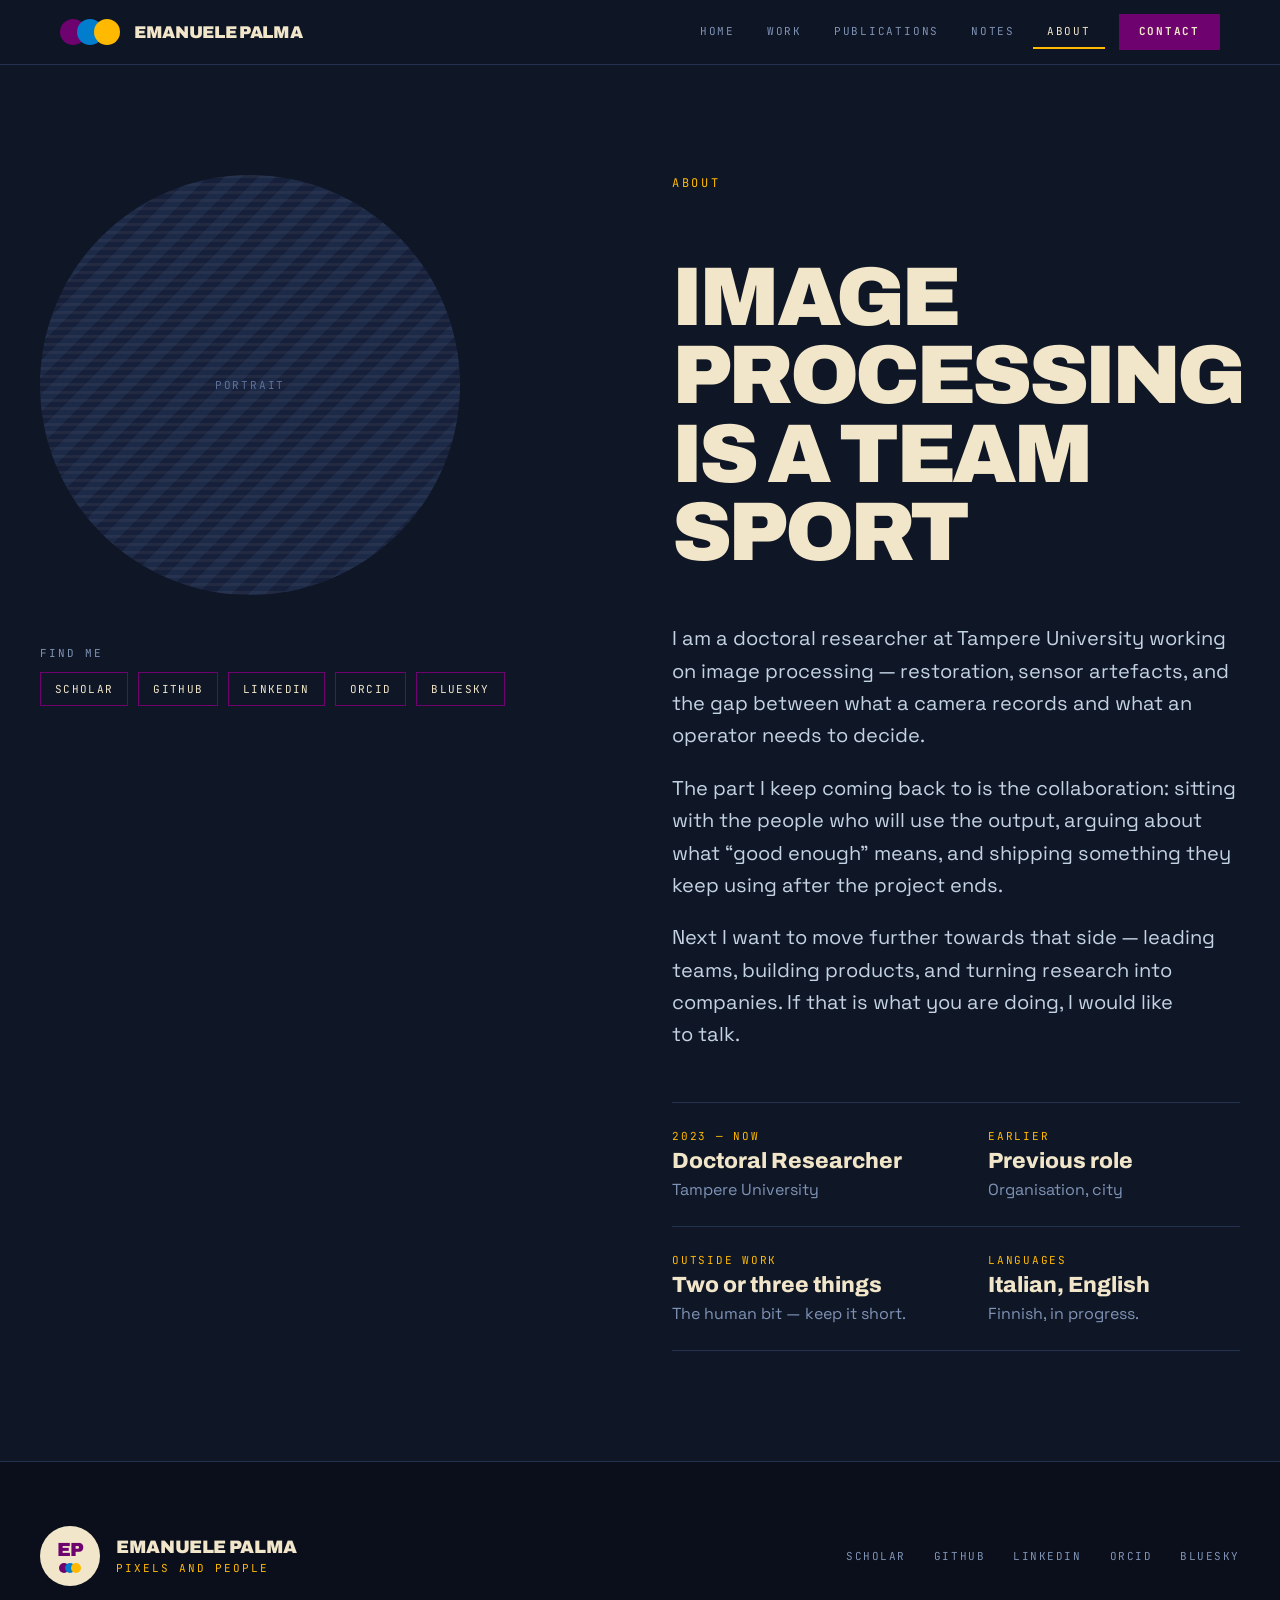
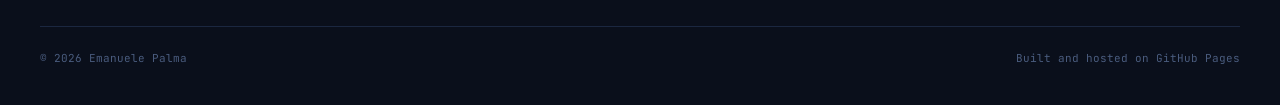
==== about.html @ 56bf16e0 "New website August 2026" ====
<!DOCTYPE html>
<html lang="en">
<head>
<meta charset="utf-8">
<meta name="viewport" content="width=device-width, initial-scale=1">
<title>About — Emanuele Palma</title>
<meta name="description" content="Emanuele Palma — Doctoral Researcher in image processing at Tampere University. Pixels and People.">
<link rel="icon" href="assets/favicon.svg" type="image/svg+xml">
<link rel="preconnect" href="https://fonts.googleapis.com">
<link rel="preconnect" href="https://fonts.gstatic.com" crossorigin>
<link href="https://fonts.googleapis.com/css2?family=Archivo:wght@400;600;800;900&family=Space+Grotesk:wght@400;500;700&family=JetBrains+Mono:wght@400;700&display=swap" rel="stylesheet">
<link rel="stylesheet" href="css/style.css">
</head>
<body>

<header class="site-header">
  <div class="site-header__inner">
    <a class="brand" href="index.html">
      <span class="mark" aria-hidden="true"><i class="mark__dot mark__dot--plum"></i><i class="mark__dot mark__dot--azure"></i><i class="mark__dot mark__dot--amber"></i></span>
      <span class="brand__name">Emanuele Palma</span>
    </a>
    <nav class="nav">
      <a href="index.html">Home</a>
      <a href="work.html">Work</a>
      <a href="publications.html">Publications</a>
      <a href="notes.html">Notes</a>
      <a href="about.html" class="is-active" aria-current="page">About</a>
      <a class="nav__cta" href="contact.html">Contact</a>
    </nav>
  </div>
</header>

<main>
  <section class="sec sec--night">
    <div class="wrap split split--start">
      <div class="stack">
        <div class="portrait"><span class="scanlines" aria-hidden="true"></span><span class="ph-label">Portrait</span></div>
        <div>
          <p class="label">Find me</p>
          <p class="chips"><a href="#">Scholar</a><a href="#">GitHub</a><a href="#">LinkedIn</a><a href="#">ORCID</a><a href="#">Bluesky</a></p>
        </div>
      </div>
      <div class="stack">
        <p class="eyebrow eyebrow--amber">About</p>
        <h1 class="h1 h1--sub">Image processing is a team sport</h1>
        <div class="prose">
          <p>I am a doctoral researcher at Tampere University working on image processing — restoration, sensor artefacts, and the gap between what a camera records and what an operator needs to decide.</p>
          <p>The part I keep coming back to is the collaboration: sitting with the people who will use the output, arguing about what &ldquo;good enough&rdquo; means, and shipping something they keep using after the project ends.</p>
          <p>Next I want to move further towards that side — leading teams, building products, and turning research into companies. If that is what you are doing, I would like to talk.</p>
        </div>
        <div class="facts">
          <div class="fact"><p class="eyebrow eyebrow--amber">2023 — now</p><p class="fact__title">Doctoral Researcher</p><p class="fact__sub">Tampere University</p></div>
          <div class="fact"><p class="eyebrow eyebrow--amber">Earlier</p><p class="fact__title">Previous role</p><p class="fact__sub">Organisation, city</p></div>
          <div class="fact"><p class="eyebrow eyebrow--amber">Outside work</p><p class="fact__title">Two or three things</p><p class="fact__sub">The human bit — keep it short.</p></div>
          <div class="fact"><p class="eyebrow eyebrow--amber">Languages</p><p class="fact__title">Italian, English</p><p class="fact__sub">Finnish, in progress.</p></div>
        </div>
      </div>
    </div>
  </section>

</main>

<footer class="footer">
  <div class="wrap footer__inner">
    <div class="footer__top">
      <div class="brand brand--footer">
        <span class="avatar" aria-hidden="true">
          <span class="avatar__ep">EP</span>
          <span class="mark mark--xs"><i class="mark__dot mark__dot--plum"></i><i class="mark__dot mark__dot--azure"></i><i class="mark__dot mark__dot--amber"></i></span>
        </span>
        <span>
          <span class="brand__name brand__name--lg">Emanuele Palma</span>
          <span class="brand__tag">Pixels and People</span>
        </span>
      </div>
      <nav class="footer__links">
        <a href="#">Scholar</a><a href="#">GitHub</a><a href="#">LinkedIn</a><a href="#">ORCID</a><a href="#">Bluesky</a>
      </nav>
    </div>
    <div class="footer__bottom">
      <span>&copy; 2026 Emanuele Palma</span>
      <span>Built and hosted on GitHub Pages</span>
    </div>
  </div>
</footer>

<script src="js/site.js" defer></script>
</body>
</html>
---- css/style.css ----
/* ==========================================================================
   Emanuele Palma — Pixels and People
   Palette: Cyan Circuit.  Everything themeable lives in :root.
   ========================================================================== */

:root {
  /* Colour */
  --plum:    #6E026F;
  --azure:   #007DCC;
  --amber:   #FFB900;
  --cream:   #F1E6C9;
  --mint:    #ABDADC;
  --night:   #0F1626;
  --night-2: #16203A;
  --night-3: #0A0F1B;
  --line:    #243252;
  --line-2:  #1B2740;
  --paper:   #FFFDF3;
  --paper-line: #DED2B3;
  --text-muted:  #A6B8D3;
  --text-dim:    #7F93B5;
  --text-faint:  #55688C;
  --ink:         #0F1626;
  --ink-muted:   #4F5560;
  --ink-faint:   #9A8B64;

  /* Type — swap these three lines to re-skin the whole site.
     Alternatives (remember to update the <link> in each page's <head>):
       Poster:       'Anton'   / 'Work Sans'       / 'IBM Plex Mono'
       Contemporary: 'Bricolage Grotesque' / 'Instrument Sans' / 'DM Mono'
       Geometric:    'Syne'    / 'Manrope'         / 'Space Mono'          */
  --display: 'Archivo', sans-serif;
  --body:    'Space Grotesk', sans-serif;
  --mono:    'JetBrains Mono', monospace;

  /* Rhythm */
  --wrap:    1240px;
  --gutter:  clamp(20px, 5vw, 40px);
  --sec-y:   110px;
}

/* --------------------------------------------------------------- reset -- */
*, *::before, *::after { box-sizing: border-box; }
body {
  margin: 0;
  background: var(--night);
  color: var(--cream);
  font-family: var(--body);
  -webkit-font-smoothing: antialiased;
  overflow-x: hidden;
}
img, video { max-width: 100%; display: block; }
a { color: var(--amber); text-decoration: none; }
a:hover { color: var(--azure); }
h1, h2, h3, p { margin: 0; }
button, input, textarea { font: inherit; }

/* ---------------------------------------------------------- primitives -- */
.wrap { max-width: var(--wrap); margin: 0 auto; }
.sec { padding: var(--sec-y) var(--gutter); position: relative; overflow: hidden; }
.sec--tight  { padding-top: 40px; padding-bottom: 90px; }
.sec--night  { background: var(--night); }
.sec--plum   { background: var(--plum); }
.sec--azure  { background: var(--azure); }
.sec--cream  { background: var(--cream); }
.sec--paper  { background: var(--paper); padding-top: 70px; padding-bottom: 100px; }
.pagehead    { padding-top: 96px; padding-bottom: 80px; }

.stack { display: flex; flex-direction: column; gap: clamp(28px, 4vw, 56px); }
.split {
  display: grid;
  grid-template-columns: repeat(auto-fit, minmax(min(100%, 320px), 1fr));
  gap: clamp(36px, 5vw, 80px);
  align-items: start;
}
.split--center { align-items: center; }
.split--start  { align-items: start; }

.eyebrow {
  font-family: var(--mono);
  font-size: 12px;
  letter-spacing: 0.22em;
  text-transform: uppercase;
  margin-bottom: 16px;
}
.eyebrow--amber { color: var(--amber); }
.eyebrow--azure { color: var(--azure); }
.eyebrow--cream { color: var(--cream); }

.h1 {
  font-family: var(--display);
  font-weight: 900;
  font-size: clamp(46px, 8vw, 104px);
  line-height: 0.92;
  letter-spacing: -0.045em;
  text-transform: uppercase;
  max-width: 1000px;
  text-wrap: balance;
}
.h1--sub  { font-size: clamp(37px, 6.5vw, 84px); line-height: 0.94; max-width: 900px; }
.h1--dark { color: var(--ink); }
.h2 {
  font-family: var(--display);
  font-weight: 900;
  font-size: clamp(25px, 4.3vw, 56px);
  line-height: 1;
  letter-spacing: -0.04em;
  text-transform: uppercase;
}
.h2--dark { color: var(--ink); }
.h3 {
  font-family: var(--display);
  font-weight: 900;
  font-size: clamp(22px, 3.4vw, 44px);
  line-height: 1.02;
  letter-spacing: -0.03em;
  text-transform: uppercase;
}
.lede { font-size: 24px; line-height: 1.5; color: #D6E2EF; max-width: 720px; text-wrap: pretty; }
.lede--dark  { font-size: 21px; color: var(--ink-muted); max-width: 640px; }
.lede--cream { font-size: 21px; color: var(--cream); max-width: 560px; }
.body { font-size: 19px; line-height: 1.55; color: var(--text-muted); max-width: 620px; text-wrap: pretty; }
.label { font-family: var(--mono); font-size: 11px; letter-spacing: 0.18em; text-transform: uppercase; color: var(--text-dim); margin-bottom: 12px; }
.label--amber { color: var(--amber); margin-bottom: 0; }
.note  { font-family: var(--mono); font-size: 11px; color: var(--text-faint); }

.btn-row { display: flex; flex-wrap: wrap; gap: 14px; }
.btn {
  font-family: var(--mono);
  font-size: 12px;
  letter-spacing: 0.16em;
  text-transform: uppercase;
  font-weight: 700;
  padding: 18px 30px;
  border: 2px solid transparent;
  cursor: pointer;
  transition: background 160ms ease, color 160ms ease, border-color 160ms ease;
}
.btn--solid { background: var(--cream); color: var(--ink); }
.btn--solid:hover { background: var(--amber); color: var(--ink); }
.btn--ghost { background: var(--night); border-color: var(--night); color: var(--cream); }
.btn--ghost:hover { background: var(--azure); border-color: var(--azure); color: var(--cream); }
.btn--amber { background: var(--amber); color: var(--ink); }
.btn--amber:hover { background: var(--cream); }

.link-u {
  font-family: var(--mono); font-size: 12px; letter-spacing: 0.16em;
  text-transform: uppercase; font-weight: 700;
  color: var(--plum); border-bottom: 2px solid var(--plum); padding-bottom: 4px;
}
.link-u:hover { color: var(--azure); border-bottom-color: var(--azure); }

.linkbar { display: flex; flex-wrap: wrap; gap: 28px; margin-top: 28px; }
.linkbar a { font-family: var(--mono); font-size: 12px; letter-spacing: 0.14em; text-transform: uppercase; border-bottom: 1px solid currentColor; padding-bottom: 3px; }

.tags { display: flex; flex-wrap: wrap; gap: 10px; }
.tag {
  font-family: var(--mono); font-size: 10px; letter-spacing: 0.16em; text-transform: uppercase;
  padding: 6px 12px; border: 1px solid var(--plum); color: var(--cream);
}
.tag--amber { background: var(--amber); color: var(--ink); border-color: var(--amber); }
.tag--azure { background: var(--mint); color: var(--ink); border-color: var(--mint); }
.tag--azure-solid { background: var(--azure); color: var(--cream); border-color: var(--azure); }
.tag--plum-solid  { background: var(--plum);  color: var(--cream); }

.chips { display: flex; flex-wrap: wrap; gap: 10px; }
.chips a {
  font-family: var(--mono); font-size: 11px; letter-spacing: 0.12em; text-transform: uppercase;
  border: 1px solid var(--plum); color: var(--cream); padding: 9px 14px;
}
.chips a:hover { background: var(--plum); color: var(--cream); }

.panel { background: var(--night-2); border: 1px solid #2B3B5E; padding: 40px; display: flex; flex-direction: column; gap: 18px; }
.panel--dark { background: var(--night); border: none; gap: 20px; }
.field {
  background: var(--night); border: 1px solid var(--plum); color: var(--cream);
  font-family: var(--mono); font-size: 15px; padding: 18px 20px; outline: none;
}
.panel--dark .field { background: var(--night-2); font-size: 14px; padding: 16px 18px; resize: vertical; }
.field:focus { border-color: var(--azure); }

/* placeholder art */
.ph-label { font-family: var(--mono); font-size: 11px; letter-spacing: 0.16em; text-transform: uppercase; position: relative; }
.blob { position: absolute; border-radius: 50%; display: block; }
.blob--plum  { background: var(--plum); }
.blob--azure { background: var(--azure); }
.blob--amber { background: var(--amber); }
.blob--hero-a { right: -160px; top: -140px; width: min(52vw, 520px); aspect-ratio: 1; animation: drift-a 14s ease-in-out infinite; }
.blob--hero-b { right: 140px; bottom: -240px; width: min(44vw, 440px); aspect-ratio: 1; animation: drift-b 18s ease-in-out infinite; }
.blob--head   { right: -120px; bottom: -200px; width: 420px; height: 420px; animation: drift-b 16s ease-in-out infinite; }
.blob--head-l { right: -140px; top: -160px; width: 420px; height: 420px; animation: drift-a 16s ease-in-out infinite; }
.blob--card   { right: -30px; top: -30px; width: 120px; height: 120px; }
.blob--proj   { left: -40px; top: -40px; width: 180px; height: 180px; }

.scanlines {
  position: absolute; inset: 0; pointer-events: none;
  background: repeating-linear-gradient(180deg, rgba(15,22,38,0.24) 0 3px, rgba(0,0,0,0) 3px 8px);
}
.scanbeam {
  position: absolute; left: 0; right: 0; height: 180px; pointer-events: none;
  background: linear-gradient(180deg, rgba(241,230,201,0) 0%, rgba(241,230,201,0.10) 50%, rgba(241,230,201,0) 100%);
  animation: scan 7s linear infinite;
}

/* ------------------------------------------------------------ the mark -- */
.mark { display: inline-flex; align-items: center; }
.mark__dot { width: 26px; height: 26px; border-radius: 50%; display: block; }
.mark__dot + .mark__dot { margin-left: -9px; }
.mark__dot--plum  { background: var(--plum); }
.mark__dot--azure { background: var(--azure); }
.mark__dot--amber { background: var(--amber); }
.mark--xs .mark__dot { width: 10px; height: 10px; }
.mark--xs .mark__dot + .mark__dot { margin-left: -4px; }

/* --------------------------------------------------------------- header -- */
.site-header {
  position: sticky; top: 0; z-index: 50;
  background: rgba(15,22,38,0.88);
  backdrop-filter: blur(14px);
  border-bottom: 1px solid var(--line);
}
.site-header__inner {
  max-width: var(--wrap); margin: 0 auto;
  padding: 14px var(--gutter);
  display: flex; align-items: center; justify-content: space-between;
  gap: 16px; flex-wrap: wrap;
}
.brand { display: flex; align-items: center; gap: 14px; color: inherit; }
.brand:hover { color: inherit; }
.brand .mark { animation: pulse 5s ease-in-out infinite; }
.brand__name {
  font-family: var(--display); font-weight: 900; font-size: 17px;
  letter-spacing: -0.02em; text-transform: uppercase; color: var(--cream);
}
.nav { display: flex; align-items: center; gap: 2px 4px; overflow-x: auto; max-width: 100%; scrollbar-width: none; }
.nav::-webkit-scrollbar { display: none; }
.nav a {
  font-family: var(--mono); font-size: 11px; letter-spacing: 0.16em;
  text-transform: uppercase; white-space: nowrap;
  padding: 9px 14px; color: var(--text-dim);
  border-bottom: 2px solid transparent;
}
.nav a:hover { color: var(--cream); }
.nav a.is-active { color: var(--cream); border-bottom-color: var(--amber); }
.nav__cta {
  margin-left: 10px; padding: 10px 20px !important;
  background: var(--plum); color: var(--cream) !important; font-weight: 700;
}
.nav__cta:hover { background: var(--azure); }

/* ----------------------------------------------------------------- hero -- */
.hero { padding-top: 120px; padding-bottom: 110px; }
.hero__inner { position: relative; display: flex; flex-direction: column; gap: 40px; }
.hero .eyebrow { font-size: 13px; letter-spacing: 0.24em; margin-bottom: 0; }
.flicker { animation: flicker 5s linear infinite; }
.caret { animation: blink 1.1s step-end infinite; }

/* -------------------------------------------------------------- marquee -- */
.marquee {
  background: var(--azure); overflow: hidden; padding: 16px 0;
  border-top: 3px solid var(--night); border-bottom: 3px solid var(--night);
}
.marquee__track { display: flex; width: max-content; animation: marquee 26s linear infinite; }
.marquee__group {
  display: flex; gap: clamp(28px, 4vw, 56px); padding-right: 56px;
  font-family: var(--mono); font-size: 15px; letter-spacing: 0.2em;
  text-transform: uppercase; color: var(--cream); white-space: nowrap;
}

/* ------------------------------------------------------------ now rows -- */
.rows { display: flex; flex-direction: column; }
.row { display: flex; flex-wrap: wrap; gap: 12px 32px; padding: 30px 0; border-top: 1px solid var(--line); }
.row--last { border-bottom: 1px solid var(--line); }
.row__key { font-family: var(--mono); font-size: 13px; color: var(--amber); flex: 0 0 90px; }
.row__body { display: flex; flex-direction: column; gap: 8px; }
.row__title { font-family: var(--display); font-weight: 800; font-size: 26px; letter-spacing: -0.02em; color: var(--cream); }
.row__text { font-size: 17px; line-height: 1.55; color: var(--text-muted); }

/* ---------------------------------------------------------------- cards -- */
.head-row { display: flex; align-items: flex-end; justify-content: space-between; gap: 40px; flex-wrap: wrap; }
.cards { display: grid; grid-template-columns: repeat(auto-fit, minmax(min(100%, 270px), 1fr)); gap: 28px; }
.card { display: flex; flex-direction: column; background: var(--paper); color: inherit; transition: transform 200ms cubic-bezier(.2,.7,.2,1); }
.card:hover { transform: translateY(-6px); color: inherit; }
.card__media {
  aspect-ratio: 4/3; position: relative; overflow: hidden;
  display: flex; align-items: flex-end; padding: 20px;
  background: repeating-linear-gradient(135deg, #E8DFC4 0 12px, #F5EED9 12px 24px);
  color: var(--ink-faint);
}
.card__body { padding: 26px; display: flex; flex-direction: column; gap: 10px; }
.card__meta  { font-family: var(--mono); font-size: 11px; letter-spacing: 0.16em; text-transform: uppercase; color: var(--azure); }
.card__title { font-family: var(--display); font-weight: 800; font-size: 26px; line-height: 1.1; letter-spacing: -0.02em; color: var(--ink); }
.card__text  { font-size: 16px; line-height: 1.5; color: var(--ink-muted); }

/* -------------------------------------------------------------- projects -- */
.projects { display: flex; flex-direction: column; }
.proj {
  display: grid; grid-template-columns: repeat(auto-fit, minmax(min(100%, 320px), 1fr));
  gap: clamp(28px, 4vw, 56px); padding: 56px 0;
  border-top: 1px solid var(--line); align-items: center;
}
.proj:last-child { border-bottom: 1px solid var(--line); }
.proj--flip .proj__media { order: 2; }
.proj--flip .proj__body  { order: 1; }
.proj__media {
  position: relative; overflow: hidden; display: flex; align-items: flex-end; padding: 24px;
  background: repeating-linear-gradient(135deg, var(--night-2) 0 12px, #1C2947 12px 24px);
  color: #5D719A;
}
.proj__media--wide   { aspect-ratio: 16/10; }
.proj__media--tall   { aspect-ratio: 4/5; }
.proj__media--square { aspect-ratio: 1; }
.proj--flip .blob--proj { left: auto; right: -40px; top: auto; bottom: -40px; }
.proj__body { display: flex; flex-direction: column; gap: 16px; }
.proj__links { display: flex; gap: 24px; padding-top: 8px; }
.proj__links a { font-family: var(--mono); font-size: 12px; letter-spacing: 0.14em; text-transform: uppercase; border-bottom: 1px solid currentColor; padding-bottom: 3px; }

/* --------------------------------------------------------------- mosaic -- */
.mosaic {
  display: grid; grid-template-columns: repeat(auto-fit, minmax(min(100%, 190px), 1fr));
  grid-auto-rows: minmax(150px, 200px); gap: 20px;
}
.tile {
  display: flex; align-items: flex-end; padding: 18px; color: var(--ink-faint);
  background: repeating-linear-gradient(135deg, #E8DFC4 0 12px, #F5EED9 12px 24px);
}
.tile--big  { grid-column: span 2; grid-row: span 2; padding: 22px; }
.tile--plum { background: var(--plum); color: var(--cream); }
.tile--mint { background: var(--mint); color: var(--ink); }

/* --------------------------------------------------------- publications -- */
.pub { display: flex; flex-wrap: wrap; gap: 16px 32px; padding: 32px 0; border-top: 1px solid var(--line); align-items: baseline; }
.pub--last { border-bottom: 1px solid var(--line); }
.pub__year  { font-family: var(--mono); font-size: 15px; color: var(--amber); flex: 0 0 70px; }
.pub__body  { display: flex; flex-direction: column; gap: 8px; flex: 1 1 320px; }
.pub__title { font-family: var(--display); font-weight: 800; font-size: 27px; line-height: 1.2; letter-spacing: -0.02em; color: var(--cream); }
.pub__authors { font-size: 16px; color: var(--text-dim); }
.pub__authors em { color: var(--text-muted); }
.pub__meta { display: flex; flex-direction: column; gap: 8px; align-items: flex-start; flex: 0 1 150px; }
.pub__meta a { font-family: var(--mono); font-size: 11px; letter-spacing: 0.14em; text-transform: uppercase; }

.talk { background: var(--cream); padding: 32px; display: flex; flex-direction: column; gap: 14px; }
.talk .eyebrow { margin-bottom: 0; }
.talk__title { font-family: var(--display); font-weight: 800; font-size: 26px; line-height: 1.12; letter-spacing: -0.02em; color: var(--ink); }
.talk__text  { font-size: 15px; line-height: 1.5; color: var(--ink-muted); }
.talk__link  { font-family: var(--mono); font-size: 11px; letter-spacing: 0.14em; text-transform: uppercase; color: var(--plum); margin-top: auto; }

/* ---------------------------------------------------------------- notes -- */
.note-item {
  display: flex; flex-wrap: wrap; gap: 12px 32px; padding: 34px 0;
  border-top: 1px solid var(--paper-line); align-items: center; color: inherit;
  transition: background 160ms ease;
}
.note-item--last { border-bottom: 1px solid var(--paper-line); }
.note-item:hover { background: var(--cream); color: inherit; }
.note-item__date  { font-family: var(--mono); font-size: 12px; letter-spacing: 0.14em; text-transform: uppercase; color: var(--ink-faint); flex: 0 0 110px; }
.note-item__body  { display: flex; flex-direction: column; gap: 8px; }
.note-item__title { font-family: var(--display); font-weight: 800; font-size: 30px; line-height: 1.14; letter-spacing: -0.025em; color: var(--ink); }
.note-item__text  { font-size: 17px; line-height: 1.5; color: var(--ink-muted); max-width: 700px; }
.note-item__arrow { font-family: var(--mono); font-size: 20px; color: var(--azure); margin-left: auto; }

/* ---------------------------------------------------------------- about -- */
.portrait {
  aspect-ratio: 1; max-width: 420px; border-radius: 50%; position: relative; overflow: hidden;
  display: flex; align-items: center; justify-content: center; color: #5D719A;
  background: repeating-linear-gradient(135deg, var(--night-2) 0 12px, #1C2947 12px 24px);
}
.portrait .scanlines { background: repeating-linear-gradient(180deg, rgba(241,230,201,0.05) 0 3px, rgba(0,0,0,0) 3px 8px); }
.prose { display: flex; flex-direction: column; gap: 20px; font-size: 20px; line-height: 1.62; color: #C3D3E4; max-width: 720px; }
.prose p { text-wrap: pretty; }
.facts { display: grid; grid-template-columns: repeat(auto-fit, minmax(min(100%, 260px), 1fr)); }
.fact { padding: 26px 32px 26px 0; border-top: 1px solid var(--line); display: flex; flex-direction: column; gap: 6px; }
.fact:nth-child(even) { padding-right: 0; padding-left: 32px; }
.fact:nth-child(n+3)  { border-bottom: 1px solid var(--line); }
.fact .eyebrow { font-size: 11px; letter-spacing: 0.16em; margin-bottom: 0; }
.fact__title { font-family: var(--display); font-weight: 800; font-size: 22px; color: var(--cream); }
.fact__sub   { font-size: 16px; color: var(--text-dim); }

/* -------------------------------------------------------------- contact -- */
.contact-details { display: flex; flex-direction: column; gap: 16px; font-family: var(--mono); font-size: 16px; color: var(--cream); }
.contact-details__mail { font-size: 19px; color: var(--cream); border-bottom: 2px solid var(--cream); padding-bottom: 4px; align-self: flex-start; }
.contact-details__mail:hover { color: var(--night); border-bottom-color: var(--night); }

/* --------------------------------------------------------------- footer -- */
.footer { background: var(--night-3); padding: 64px var(--gutter) 40px; border-top: 1px solid var(--line); }
.footer__inner { display: flex; flex-direction: column; gap: 40px; }
.footer__top { display: flex; flex-wrap: wrap; justify-content: space-between; gap: 40px; }
.brand--footer { gap: 16px; }
.avatar {
  width: 60px; height: 60px; border-radius: 50%; background: var(--cream); flex-shrink: 0;
  display: flex; flex-direction: column; align-items: center; justify-content: center; gap: 4px;
}
.avatar__ep { font-family: var(--display); font-weight: 900; font-size: 19px; line-height: 1; letter-spacing: -0.05em; color: var(--plum); }
.brand__name--lg { display: block; font-size: 18px; }
.brand__tag { display: block; margin-top: 4px; font-family: var(--mono); font-size: 11px; letter-spacing: 0.18em; text-transform: uppercase; color: var(--amber); }
.footer__links { display: flex; flex-wrap: wrap; gap: 28px; align-items: center; font-family: var(--mono); font-size: 11px; letter-spacing: 0.14em; text-transform: uppercase; }
.footer__links a { color: var(--text-dim); }
.footer__links a:hover { color: var(--amber); }
.footer__bottom {
  display: flex; flex-wrap: wrap; justify-content: space-between; gap: 20px;
  padding-top: 24px; border-top: 1px solid var(--line-2);
  font-family: var(--mono); font-size: 11px; color: #4A5C7E;
}

/* ------------------------------------------------------------ animation -- */
[data-reveal] { opacity: 0; transform: translateY(28px); }
[data-reveal].is-visible {
  opacity: 1; transform: none;
  transition: opacity 700ms ease, transform 700ms cubic-bezier(.2,.7,.2,1);
}

@keyframes flicker { 0%,100% { opacity: 1; } 92% { opacity: 1; } 94% { opacity: 0.45; } 96% { opacity: 1; } 97% { opacity: 0.7; } 98% { opacity: 1; } }
@keyframes pulse   { 0%,100% { transform: translateX(0); } 50% { transform: translateX(3px); } }
@keyframes drift-a { 0%,100% { transform: translate(0,0); } 50% { transform: translate(-28px, 22px); } }
@keyframes drift-b { 0%,100% { transform: translate(0,0); } 50% { transform: translate(26px, -20px); } }
@keyframes scan    { 0% { top: -180px; } 100% { top: 100%; } }
@keyframes marquee { 0% { transform: translateX(0); } 100% { transform: translateX(-50%); } }
@keyframes blink   { 0%,50% { opacity: 1; } 51%,100% { opacity: 0; } }

@media (prefers-reduced-motion: reduce) {
  *, *::before, *::after { animation: none !important; transition: none !important; }
  [data-reveal] { opacity: 1; transform: none; }
}
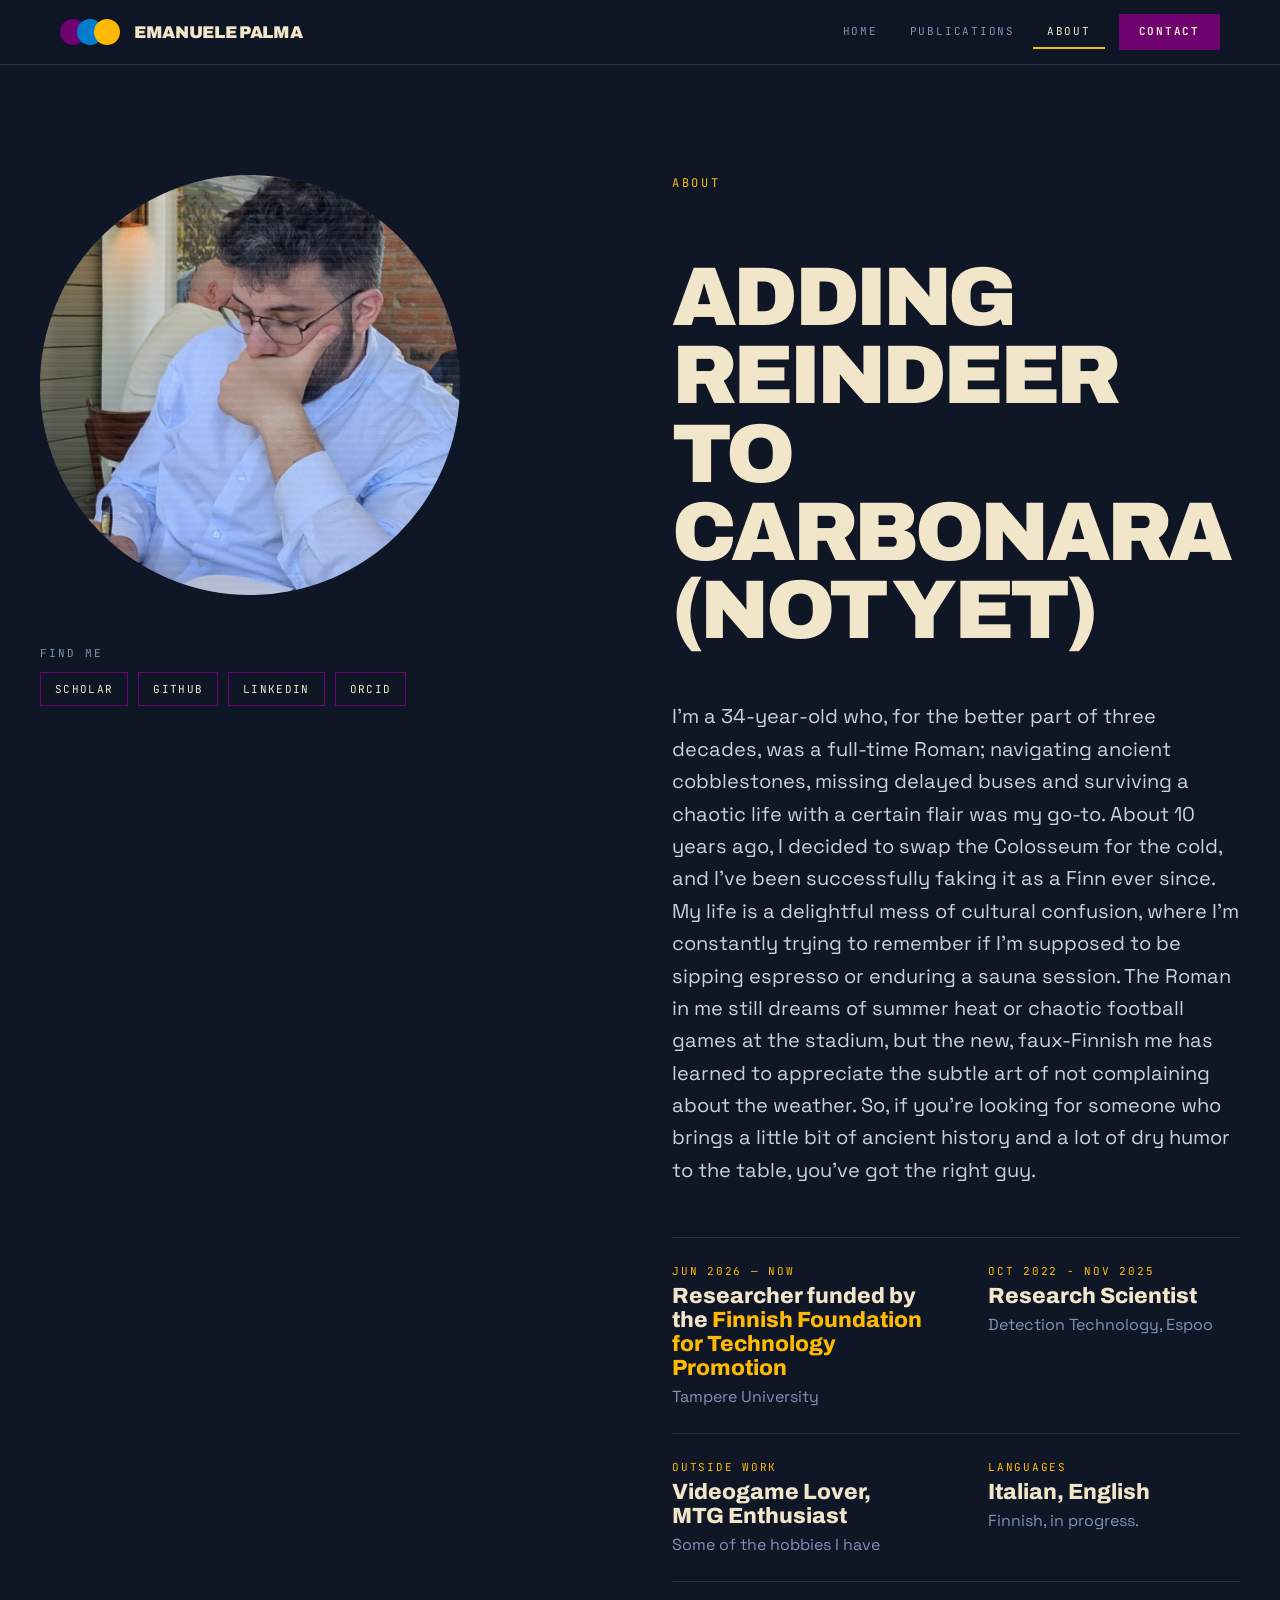
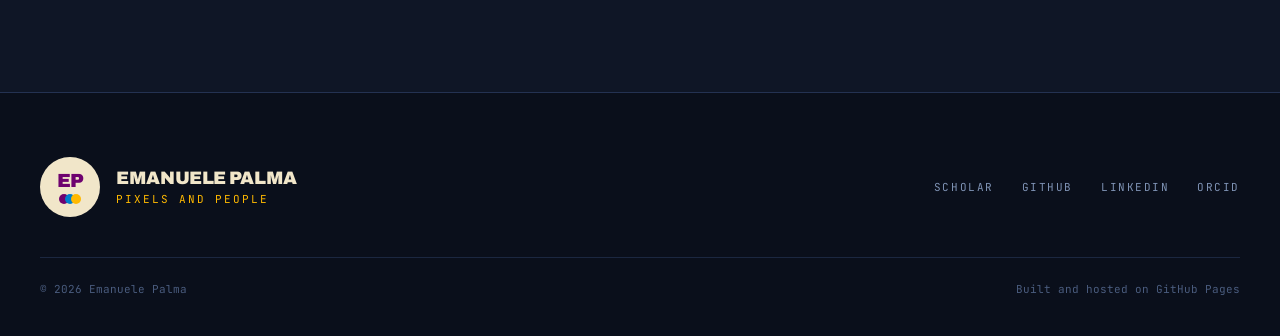
==== commit d6c5478e: "Changed new layout with personal info" ====
--- a/about.html
+++ b/about.html
@@ -21,9 +21,9 @@
     </a>
     <nav class="nav">
       <a href="index.html">Home</a>
-      <a href="work.html">Work</a>
+      <!-- <a href="work.html">Work</a> -->
       <a href="publications.html">Publications</a>
-      <a href="notes.html">Notes</a>
+      <!-- <a href="notes.html">Notes</a> -->
       <a href="about.html" class="is-active" aria-current="page">About</a>
       <a class="nav__cta" href="contact.html">Contact</a>
     </nav>
@@ -34,24 +34,22 @@
   <section class="sec sec--night">
     <div class="wrap split split--start">
       <div class="stack">
-        <div class="portrait"><span class="scanlines" aria-hidden="true"></span><span class="ph-label">Portrait</span></div>
+        <div class="portrait" style="width:100%;max-width:420px;aspect-ratio:1;border-radius:50%;overflow:hidden;position:relative;flex:0 0 auto;"><img src="img/portrait.png" alt="Emanuele Palma"  style="position:absolute;inset:0;width:100%;height:100%;object-fit:cover;object-position:center;display:block;"><span class="scanlines" aria-hidden="true"></span><span class="ph-label"></span></div>
         <div>
           <p class="label">Find me</p>
-          <p class="chips"><a href="#">Scholar</a><a href="#">GitHub</a><a href="#">LinkedIn</a><a href="#">ORCID</a><a href="#">Bluesky</a></p>
+          <p class="chips"><a href="https://scholar.google.com/citations?user=SxBb3SAAAAAJ&hl=fi">Scholar</a><a href="https://github.com/emanuelepalma">GitHub</a><a href="https://www.linkedin.com/in/emanuelepalma13/">LinkedIn</a><a href="https://orcid.org/0000-0002-3242-3345">ORCID</a>
         </div>
       </div>
       <div class="stack">
         <p class="eyebrow eyebrow--amber">About</p>
-        <h1 class="h1 h1--sub">Image processing is a team sport</h1>
+        <h1 class="h1 h1--sub">Adding Reindeer to Carbonara (not yet)</h1>
         <div class="prose">
-          <p>I am a doctoral researcher at Tampere University working on image processing — restoration, sensor artefacts, and the gap between what a camera records and what an operator needs to decide.</p>
-          <p>The part I keep coming back to is the collaboration: sitting with the people who will use the output, arguing about what &ldquo;good enough&rdquo; means, and shipping something they keep using after the project ends.</p>
-          <p>Next I want to move further towards that side — leading teams, building products, and turning research into companies. If that is what you are doing, I would like to talk.</p>
+          <p>I'm a 34-year-old who, for the better part of three decades, was a full-time Roman; navigating ancient cobblestones, missing delayed buses and surviving a chaotic life with a certain flair was my go-to. About 10 years ago, I decided to swap the Colosseum for the cold, and I've been successfully faking it as a Finn ever since. My life is a delightful mess of cultural confusion, where I'm constantly trying to remember if I'm supposed to be sipping espresso or enduring a sauna session. The Roman in me still dreams of summer heat or chaotic football games at the stadium, but the new, faux-Finnish me has learned to appreciate the subtle art of not complaining about the weather. So, if you're looking for someone who brings a little bit of ancient history and a lot of dry humor to the table, you've got the right guy.</p>
         </div>
         <div class="facts">
-          <div class="fact"><p class="eyebrow eyebrow--amber">2023 — now</p><p class="fact__title">Doctoral Researcher</p><p class="fact__sub">Tampere University</p></div>
-          <div class="fact"><p class="eyebrow eyebrow--amber">Earlier</p><p class="fact__title">Previous role</p><p class="fact__sub">Organisation, city</p></div>
-          <div class="fact"><p class="eyebrow eyebrow--amber">Outside work</p><p class="fact__title">Two or three things</p><p class="fact__sub">The human bit — keep it short.</p></div>
+          <div class="fact"><p class="eyebrow eyebrow--amber">Jun 2026 — now</p><p class="fact__title">Researcher funded by the <a href="https://tekniikanedistamissaatio.fi/">Finnish Foundation for Technology Promotion</a> </p><p class="fact__sub">Tampere University</p></div>
+          <div class="fact"><p class="eyebrow eyebrow--amber">Oct 2022 - Nov 2025</p><p class="fact__title">Research Scientist</p><p class="fact__sub">Detection Technology, Espoo</p></div>
+          <div class="fact"><p class="eyebrow eyebrow--amber">Outside work</p><p class="fact__title">Videogame Lover, MTG Enthusiast</p><p class="fact__sub">Some of the hobbies I have</p></div>
           <div class="fact"><p class="eyebrow eyebrow--amber">Languages</p><p class="fact__title">Italian, English</p><p class="fact__sub">Finnish, in progress.</p></div>
         </div>
       </div>
@@ -74,7 +72,7 @@
         </span>
       </div>
       <nav class="footer__links">
-        <a href="#">Scholar</a><a href="#">GitHub</a><a href="#">LinkedIn</a><a href="#">ORCID</a><a href="#">Bluesky</a>
+        <a href="https://scholar.google.com/citations?user=SxBb3SAAAAAJ&hl=fi">Scholar</a><a href="https://github.com/emanuelepalma">GitHub</a><a href="https://www.linkedin.com/in/emanuelepalma13/">LinkedIn</a><a href="https://orcid.org/0000-0002-3242-3345">ORCID</a>
       </nav>
     </div>
     <div class="footer__bottom">
